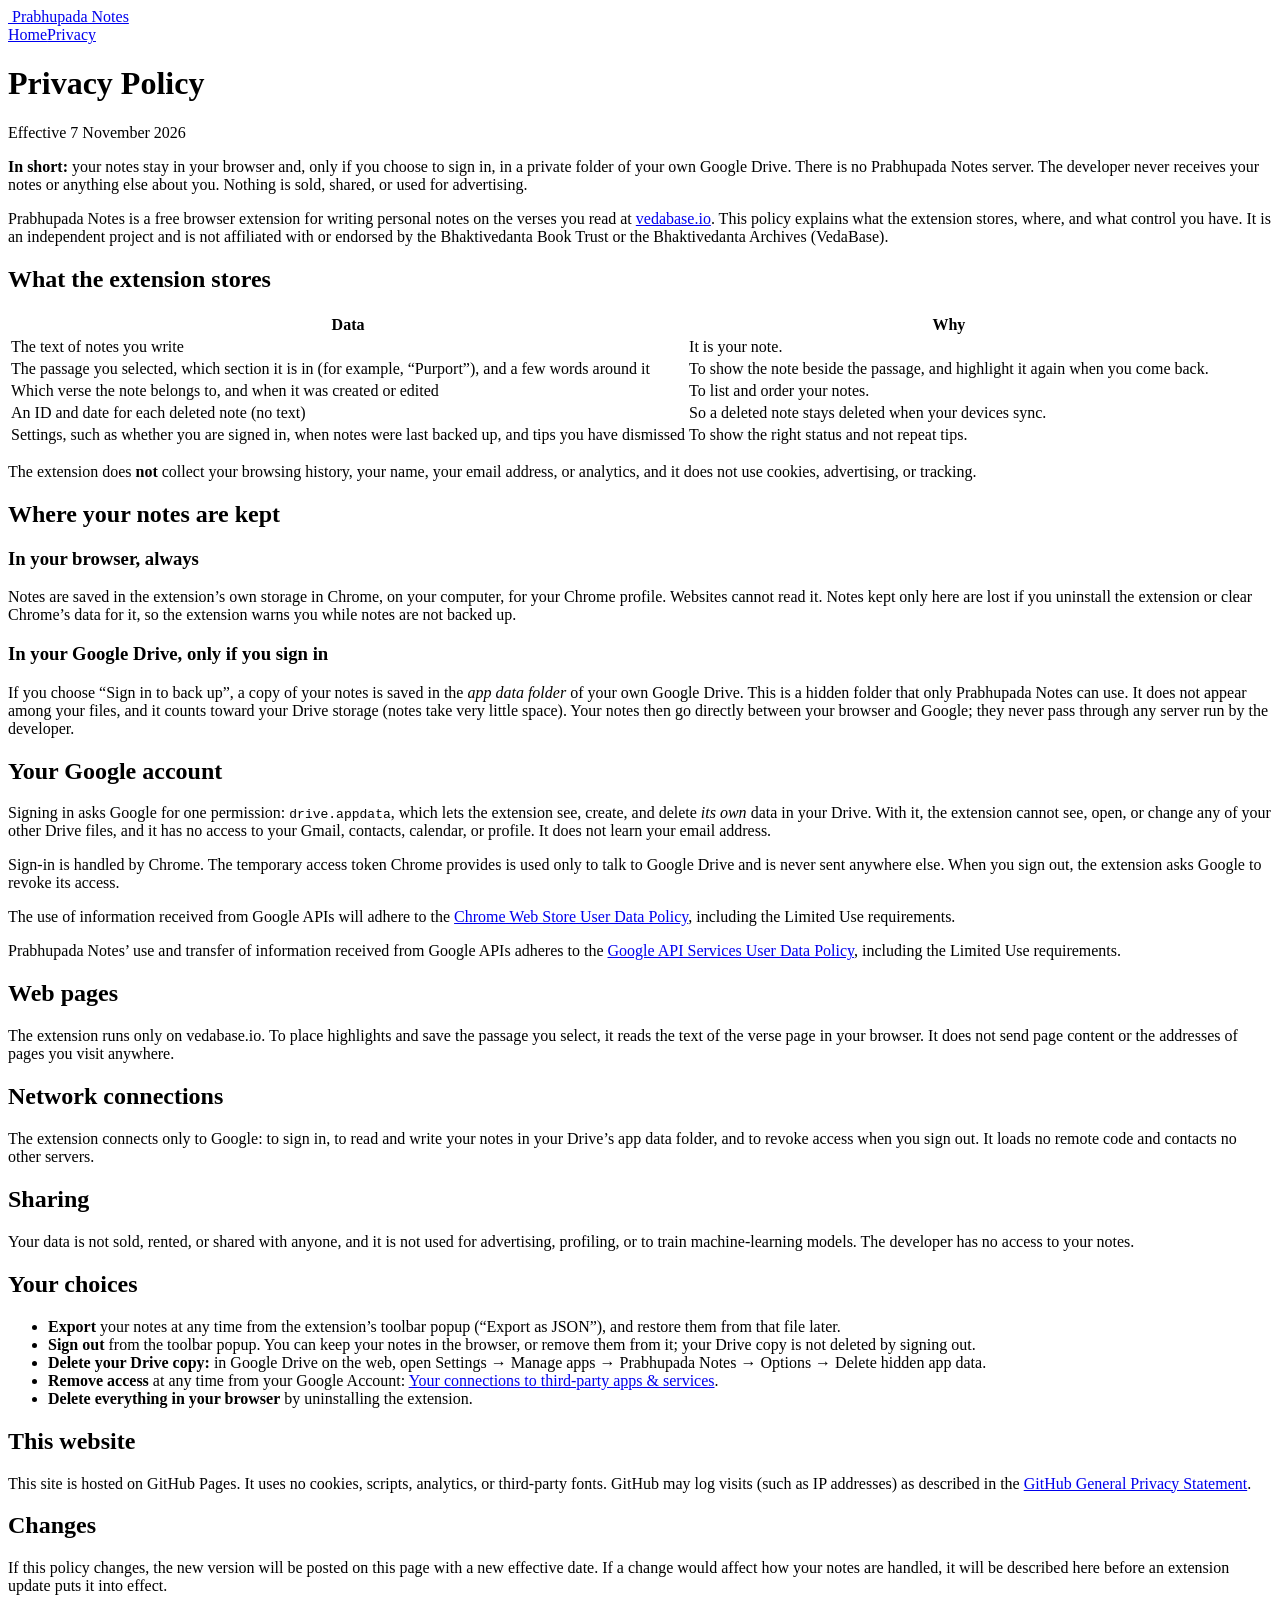
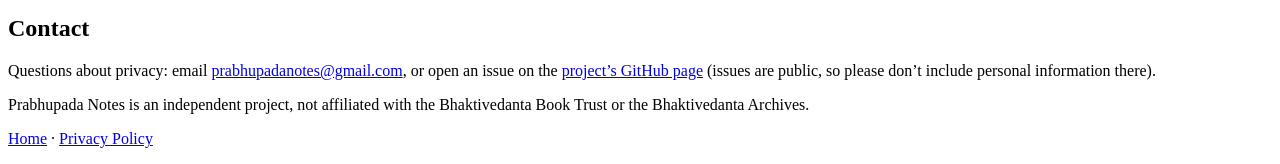
==== privacy.html @ 01ba1cc2 "Point contact links at the project's GitHub account Co-Authored-By: Claude Opus 5.5 <noreply@anthrop" ====
<!doctype html>
<html lang="en">
<head>
  <meta charset="utf-8">
  <meta name="viewport" content="width=device-width, initial-scale=1">
  <title>Privacy Policy · Prabhupada Notes</title>
  <meta name="description" content="How Prabhupada Notes handles your data: notes stay in your browser and, if you sign in, a private folder in your own Google Drive.">
  <link rel="icon" href="icon-32.png">
  <link rel="stylesheet" href="style.css">
</head>
<body>
  <header class="site-head">
    <div class="wrap">
      <a class="brand" href="./"><img src="icon-128.png" alt=""> Prabhupada Notes</a>
      <nav><a href="./">Home</a><a href="privacy.html" aria-current="page">Privacy</a></nav>
    </div>
  </header>
  <div class="band"></div>

  <main class="wrap doc">
    <h1>Privacy Policy</h1>
    <p class="updated">Effective 7 November 2026</p>

    <div class="callout">
      <p><strong>In short:</strong> your notes stay in your browser and, only if you choose to sign in, in a private folder of your own Google Drive. There is no Prabhupada Notes server. The developer never receives your notes or anything else about you. Nothing is sold, shared, or used for advertising.</p>
    </div>

    <p>Prabhupada Notes is a free browser extension for writing personal notes on the verses you read at <a href="https://vedabase.io">vedabase.io</a>. This policy explains what the extension stores, where, and what control you have. It is an independent project and is not affiliated with or endorsed by the Bhaktivedanta Book Trust or the Bhaktivedanta Archives (VedaBase).</p>

    <h2>What the extension stores</h2>
    <div class="table-scroll">
      <table>
        <tr><th>Data</th><th>Why</th></tr>
        <tr><td>The text of notes you write</td><td>It is your note.</td></tr>
        <tr><td>The passage you selected, which section it is in (for example, “Purport”), and a few words around it</td><td>To show the note beside the passage, and highlight it again when you come back.</td></tr>
        <tr><td>Which verse the note belongs to, and when it was created or edited</td><td>To list and order your notes.</td></tr>
        <tr><td>An ID and date for each deleted note (no text)</td><td>So a deleted note stays deleted when your devices sync.</td></tr>
        <tr><td>Settings, such as whether you are signed in, when notes were last backed up, and tips you have dismissed</td><td>To show the right status and not repeat tips.</td></tr>
      </table>
    </div>
    <p>The extension does <strong>not</strong> collect your browsing history, your name, your email address, or analytics, and it does not use cookies, advertising, or tracking.</p>

    <h2>Where your notes are kept</h2>
    <h3>In your browser, always</h3>
    <p>Notes are saved in the extension’s own storage in Chrome, on your computer, for your Chrome profile. Websites cannot read it. Notes kept only here are lost if you uninstall the extension or clear Chrome’s data for it, so the extension warns you while notes are not backed up.</p>
    <h3>In your Google Drive, only if you sign in</h3>
    <p>If you choose “Sign in to back up”, a copy of your notes is saved in the <em>app data folder</em> of your own Google Drive. This is a hidden folder that only Prabhupada Notes can use. It does not appear among your files, and it counts toward your Drive storage (notes take very little space). Your notes then go directly between your browser and Google; they never pass through any server run by the developer.</p>

    <h2>Your Google account</h2>
    <p>Signing in asks Google for one permission: <code>drive.appdata</code>, which lets the extension see, create, and delete <em>its own</em> data in your Drive. With it, the extension cannot see, open, or change any of your other Drive files, and it has no access to your Gmail, contacts, calendar, or profile. It does not learn your email address.</p>
    <p>Sign-in is handled by Chrome. The temporary access token Chrome provides is used only to talk to Google Drive and is never sent anywhere else. When you sign out, the extension asks Google to revoke its access.</p>
    <p>The use of information received from Google APIs will adhere to the <a href="https://developer.chrome.com/docs/webstore/program-policies/policies">Chrome Web Store User Data Policy</a>, including the Limited Use requirements.</p>
    <p>Prabhupada Notes’ use and transfer of information received from Google APIs adheres to the <a href="https://developers.google.com/terms/api-services-user-data-policy">Google API Services User Data Policy</a>, including the Limited Use requirements.</p>

    <h2>Web pages</h2>
    <p>The extension runs only on vedabase.io. To place highlights and save the passage you select, it reads the text of the verse page in your browser. It does not send page content or the addresses of pages you visit anywhere.</p>

    <h2>Network connections</h2>
    <p>The extension connects only to Google: to sign in, to read and write your notes in your Drive’s app data folder, and to revoke access when you sign out. It loads no remote code and contacts no other servers.</p>

    <h2>Sharing</h2>
    <p>Your data is not sold, rented, or shared with anyone, and it is not used for advertising, profiling, or to train machine-learning models. The developer has no access to your notes.</p>

    <h2>Your choices</h2>
    <ul>
      <li><strong>Export</strong> your notes at any time from the extension’s toolbar popup (“Export as JSON”), and restore them from that file later.</li>
      <li><strong>Sign out</strong> from the toolbar popup. You can keep your notes in the browser, or remove them from it; your Drive copy is not deleted by signing out.</li>
      <li><strong>Delete your Drive copy:</strong> in Google Drive on the web, open Settings → Manage apps → Prabhupada Notes → Options → Delete hidden app data.</li>
      <li><strong>Remove access</strong> at any time from your Google Account: <a href="https://myaccount.google.com/connections">Your connections to third-party apps &amp; services</a>.</li>
      <li><strong>Delete everything in your browser</strong> by uninstalling the extension.</li>
    </ul>

    <h2>This website</h2>
    <p>This site is hosted on GitHub Pages. It uses no cookies, scripts, analytics, or third-party fonts. GitHub may log visits (such as IP addresses) as described in the <a href="https://docs.github.com/en/site-policy/privacy-policies/github-general-privacy-statement">GitHub General Privacy Statement</a>.</p>

    <h2>Changes</h2>
    <p>If this policy changes, the new version will be posted on this page with a new effective date. If a change would affect how your notes are handled, it will be described here before an extension update puts it into effect.</p>

    <h2>Contact</h2>
    <p>Questions about privacy: email <a href="mailto:prabhupadanotes@gmail.com">prabhupadanotes@gmail.com</a>, or open an issue on the <a href="https://github.com/dev-notes-1896/prabhupada-notes/issues">project’s GitHub page</a> (issues are public, so please don’t include personal information there).</p>
  </main>

  <footer class="wrap site-foot">
    <p>Prabhupada Notes is an independent project, not affiliated with the Bhaktivedanta Book Trust or the Bhaktivedanta Archives.</p>
    <p><a href="./">Home</a> · <a href="privacy.html">Privacy Policy</a></p>
  </footer>
</body>
</html>
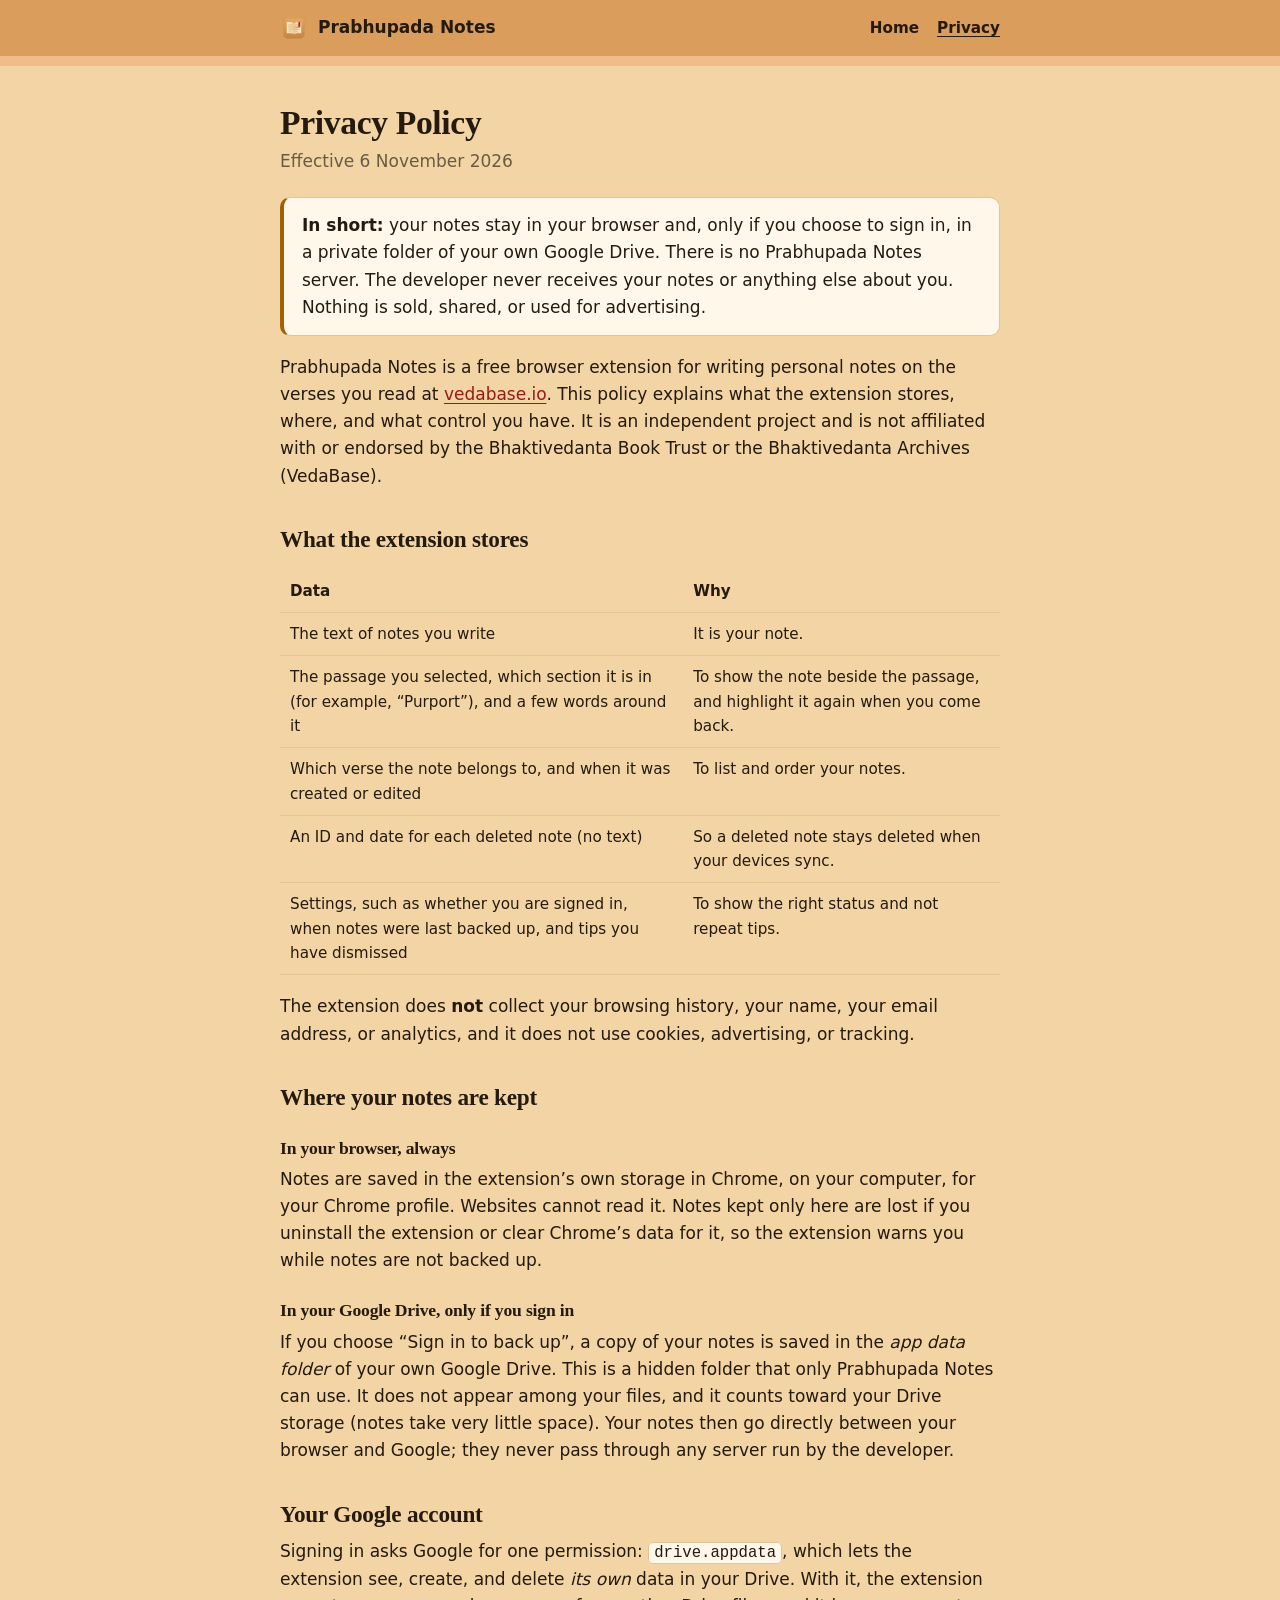
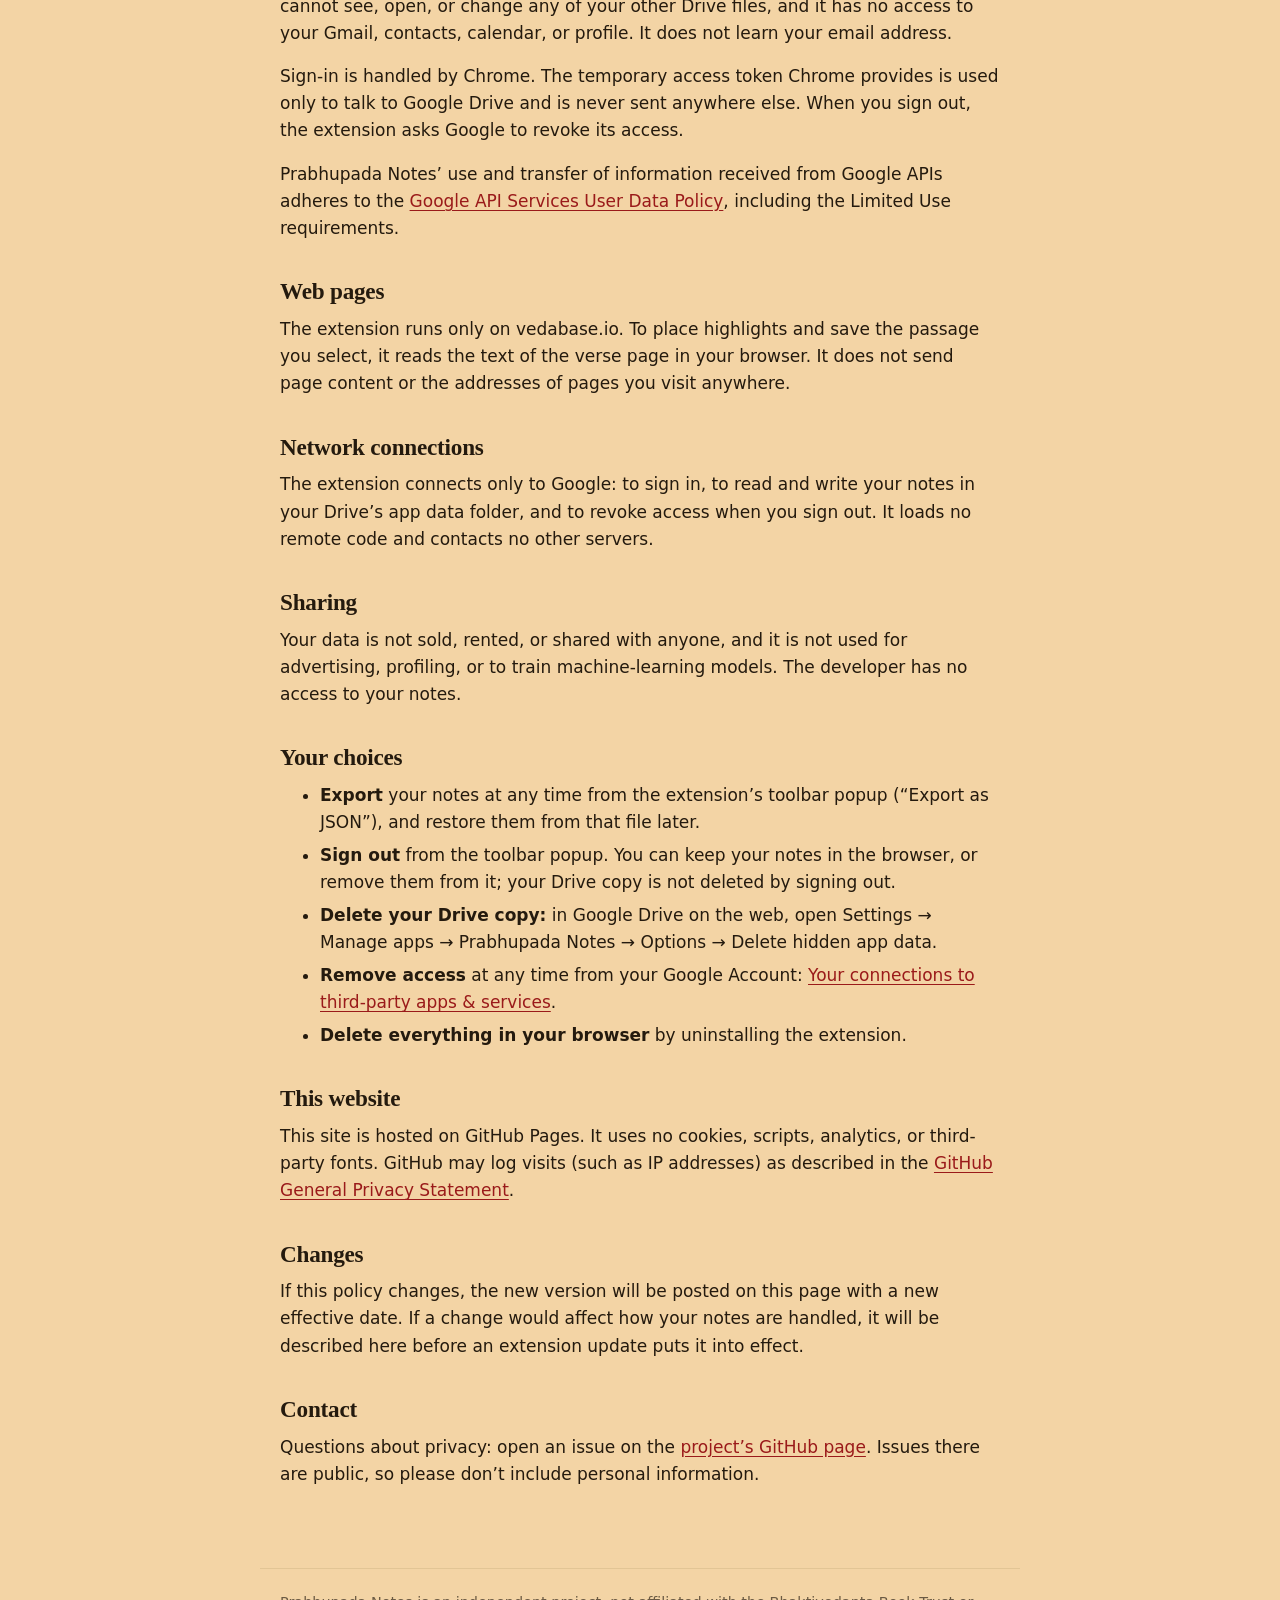
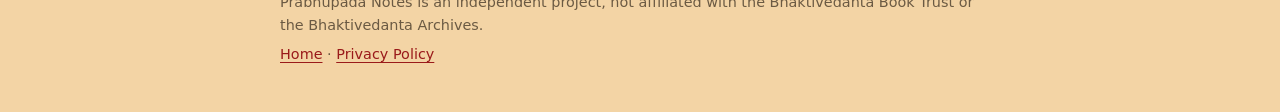
==== commit fffd7a1a: "Website and privacy policy for Prabhupada Notes Static pages for GitHub Pages: a homepage describing" ====
--- a/privacy.html
+++ b/privacy.html
@@ -19,7 +19,7 @@
 
   <main class="wrap doc">
     <h1>Privacy Policy</h1>
-    <p class="updated">Effective 7 November 2026</p>
+    <p class="updated">Effective 6 November 2026</p>
 
     <div class="callout">
       <p><strong>In short:</strong> your notes stay in your browser and, only if you choose to sign in, in a private folder of your own Google Drive. There is no Prabhupada Notes server. The developer never receives your notes or anything else about you. Nothing is sold, shared, or used for advertising.</p>
@@ -49,7 +49,6 @@
     <h2>Your Google account</h2>
     <p>Signing in asks Google for one permission: <code>drive.appdata</code>, which lets the extension see, create, and delete <em>its own</em> data in your Drive. With it, the extension cannot see, open, or change any of your other Drive files, and it has no access to your Gmail, contacts, calendar, or profile. It does not learn your email address.</p>
     <p>Sign-in is handled by Chrome. The temporary access token Chrome provides is used only to talk to Google Drive and is never sent anywhere else. When you sign out, the extension asks Google to revoke its access.</p>
-    <p>The use of information received from Google APIs will adhere to the <a href="https://developer.chrome.com/docs/webstore/program-policies/policies">Chrome Web Store User Data Policy</a>, including the Limited Use requirements.</p>
     <p>Prabhupada Notes’ use and transfer of information received from Google APIs adheres to the <a href="https://developers.google.com/terms/api-services-user-data-policy">Google API Services User Data Policy</a>, including the Limited Use requirements.</p>
 
     <h2>Web pages</h2>
@@ -77,7 +76,7 @@
     <p>If this policy changes, the new version will be posted on this page with a new effective date. If a change would affect how your notes are handled, it will be described here before an extension update puts it into effect.</p>
 
     <h2>Contact</h2>
-    <p>Questions about privacy: email <a href="mailto:prabhupadanotes@gmail.com">prabhupadanotes@gmail.com</a>, or open an issue on the <a href="https://github.com/dev-notes-1896/prabhupada-notes/issues">project’s GitHub page</a> (issues are public, so please don’t include personal information there).</p>
+    <p>Questions about privacy: open an issue on the <a href="https://github.com/rakvs/prabhupada-notes/issues">project’s GitHub page</a>. Issues there are public, so please don’t include personal information.</p>
   </main>
 
   <footer class="wrap site-foot">
--- a/style.css
+++ b/style.css
@@ -0,0 +1,95 @@
+/* Prabhupada Notes site. vedabase palette; no external fonts, scripts, or trackers. */
+
+:root {
+  --page: #f3d4a5;        /* vedabase body */
+  --band: #eebd89;        /* vedabase header bottom */
+  --head: #da9d5b;        /* vedabase header top */
+  --card: #fff8ea;
+  --ink: #241a0e;
+  --muted: #6b5a43;
+  --rule: #e2c595;
+  --accent: #a16207;      /* vedabase dark */
+  --accent-ink: #ffffff;
+  --link: #9a1a1a;
+  --mark: rgba(234, 179, 8, 0.35);
+  color-scheme: light;
+}
+
+@media (prefers-color-scheme: dark) {
+  :root {
+    --page: #041b0f;      /* vedabase dark theme */
+    --band: #0a2a1b;
+    --head: #0c4431;
+    --card: #0b2418;
+    --ink: #e9e3cf;
+    --muted: #a9b38a;
+    --rule: #1d3d2c;
+    --accent: #9db754;
+    --accent-ink: #041b0f;
+    --link: #c9c06a;
+    --mark: rgba(250, 204, 21, 0.22);
+    color-scheme: dark;
+  }
+}
+
+* { box-sizing: border-box; }
+html { -webkit-text-size-adjust: 100%; }
+body {
+  margin: 0;
+  background: var(--page);
+  color: var(--ink);
+  font: 17px/1.6 ui-sans-serif, system-ui, -apple-system, "Segoe UI", Roboto, "Noto Sans", sans-serif;
+  -webkit-font-smoothing: antialiased;
+}
+a { color: var(--link); text-underline-offset: 3px; }
+a:hover { text-decoration-thickness: 2px; }
+h1, h2, h3 { font-family: "Noto Serif", Georgia, "Times New Roman", serif; line-height: 1.25; letter-spacing: -0.01em; }
+h2 { font-size: 1.45rem; margin: 2.2rem 0 0.6rem; }
+h3 { font-size: 1.1rem; margin: 1.6rem 0 0.4rem; }
+p, ul, ol { margin: 0 0 1rem; }
+li + li { margin-top: 0.35rem; }
+mark { background: var(--mark); color: inherit; padding: 0 2px; border-radius: 2px; text-decoration: underline 2px var(--accent); text-underline-offset: 4px; }
+code { font: 0.92em ui-monospace, SFMono-Regular, Menlo, monospace; background: var(--card); border: 1px solid var(--rule); border-radius: 5px; padding: 1px 5px; }
+
+.wrap { max-width: 760px; margin: 0 auto; padding-inline: 20px; }
+
+/* header */
+.site-head { background: var(--head); }
+.site-head .wrap { display: flex; align-items: center; justify-content: space-between; gap: 16px; padding-block: 14px; }
+.brand { display: flex; align-items: center; gap: 10px; font-weight: 700; color: var(--ink); text-decoration: none; }
+.brand img { width: 28px; height: 28px; }
+.site-head nav { display: flex; gap: 18px; font-size: 0.95rem; }
+.site-head nav a { color: var(--ink); text-decoration: none; font-weight: 600; }
+.site-head nav a:hover, .site-head nav a[aria-current="page"] { text-decoration: underline; }
+.band { background: var(--band); height: 10px; }
+
+/* hero */
+.hero { text-align: center; padding-block: 56px 28px; }
+.hero img { width: 96px; height: 96px; }
+.hero h1 { font-size: clamp(2rem, 6vw, 2.8rem); margin: 18px 0 8px; }
+.hero .lede { font-size: 1.15rem; color: var(--muted); max-width: 34rem; margin: 0 auto 26px; }
+.cta { display: inline-flex; align-items: center; gap: 8px; padding: 12px 22px; border-radius: 10px; background: var(--accent); color: var(--accent-ink); font-weight: 700; text-decoration: none; }
+.cta[aria-disabled="true"] { opacity: 0.75; cursor: default; }
+.cta-note { display: block; margin-top: 10px; font-size: 0.9rem; color: var(--muted); }
+
+/* sections */
+.cards { display: grid; grid-template-columns: repeat(auto-fit, minmax(210px, 1fr)); gap: 14px; margin: 8px 0 12px; }
+.card { background: var(--card); border: 1px solid var(--rule); border-radius: 14px; padding: 18px 18px 6px; }
+.card h3 { margin-top: 0; }
+.steps { padding-left: 1.3rem; }
+.books { columns: 2 220px; padding-left: 1.2rem; }
+.callout { background: var(--card); border: 1px solid var(--rule); border-left: 4px solid var(--accent); border-radius: 10px; padding: 14px 18px; margin: 18px 0; }
+.callout p:last-child { margin-bottom: 0; }
+
+/* policy */
+.doc { padding-block: 36px 24px; }
+.doc h1 { font-size: 2.1rem; margin: 0 0 4px; }
+.doc .updated { color: var(--muted); margin-bottom: 22px; }
+.doc table { width: 100%; border-collapse: collapse; margin: 6px 0 18px; font-size: 0.95rem; }
+.doc th, .doc td { text-align: left; vertical-align: top; padding: 9px 10px; border-bottom: 1px solid var(--rule); }
+.doc th { font-weight: 700; }
+.table-scroll { overflow-x: auto; }
+
+/* footer */
+.site-foot { border-top: 1px solid var(--rule); margin-top: 40px; padding-block: 22px 40px; font-size: 0.9rem; color: var(--muted); }
+.site-foot p { margin: 0 0 6px; }
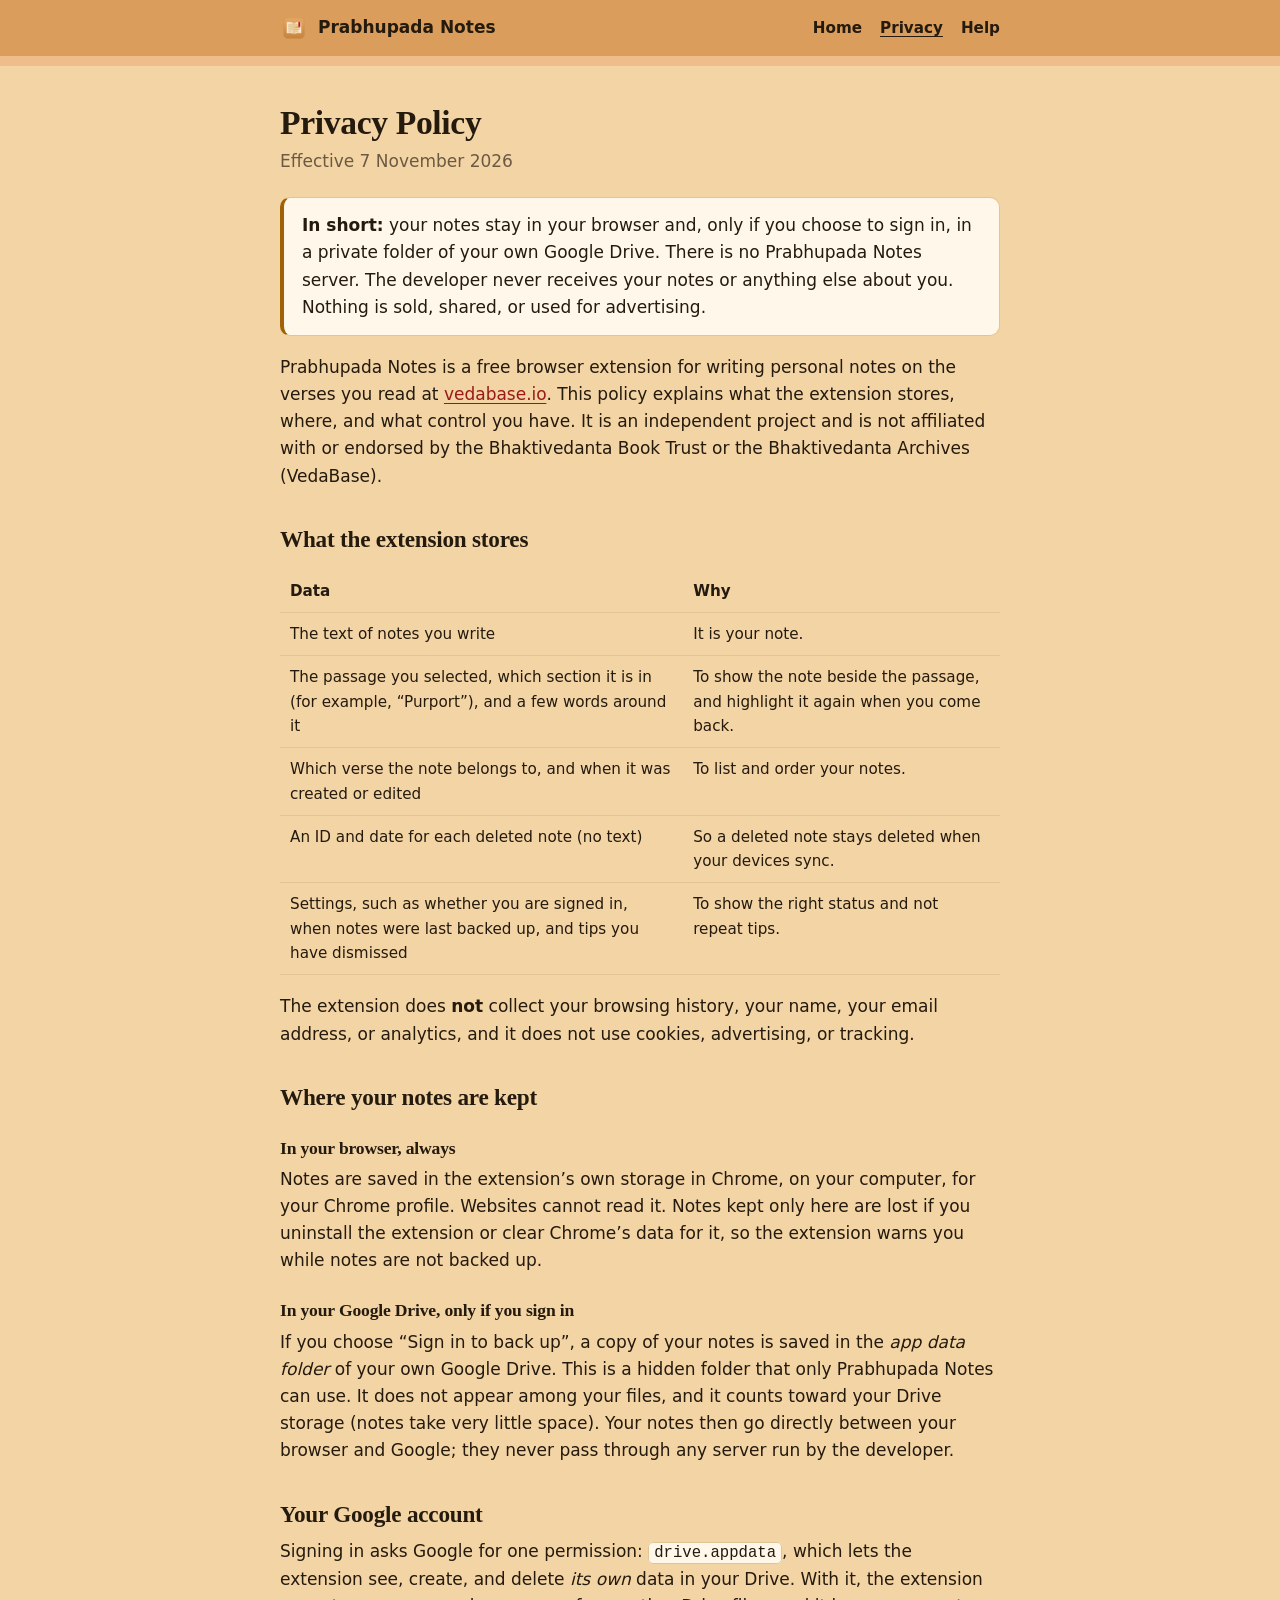
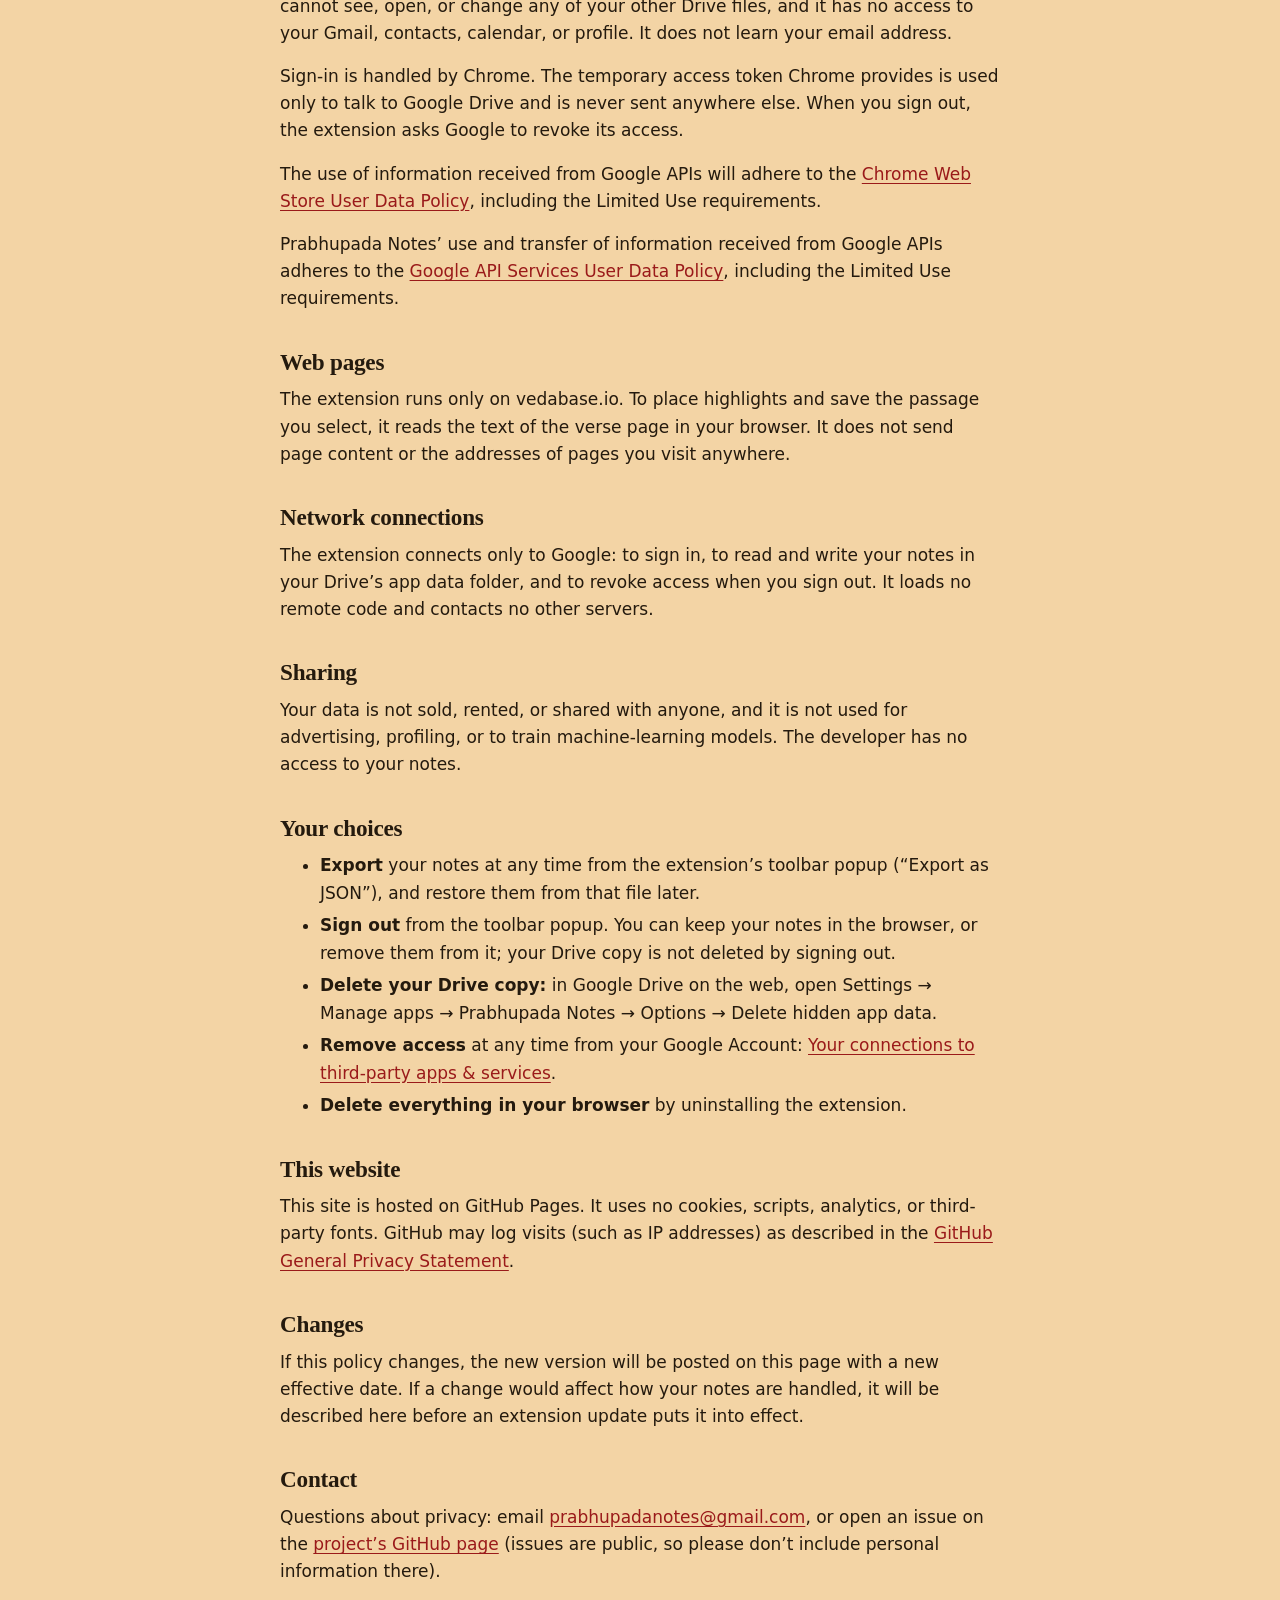
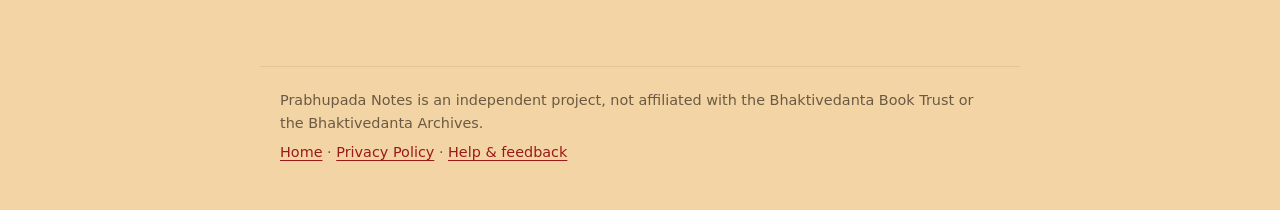
==== commit d265f66a: "Add a Help page; Help links open it The footer's "Help & feedback" jumped to a section already on sc" ====
--- a/privacy.html
+++ b/privacy.html
@@ -12,14 +12,14 @@
   <header class="site-head">
     <div class="wrap">
       <a class="brand" href="./"><img src="icon-128.png" alt=""> Prabhupada Notes</a>
-      <nav><a href="./">Home</a><a href="privacy.html" aria-current="page">Privacy</a></nav>
+      <nav><a href="./">Home</a><a href="privacy.html" aria-current="page">Privacy</a><a href="help.html">Help</a></nav>
     </div>
   </header>
   <div class="band"></div>
 
   <main class="wrap doc">
     <h1>Privacy Policy</h1>
-    <p class="updated">Effective 6 November 2026</p>
+    <p class="updated">Effective 7 November 2026</p>
 
     <div class="callout">
       <p><strong>In short:</strong> your notes stay in your browser and, only if you choose to sign in, in a private folder of your own Google Drive. There is no Prabhupada Notes server. The developer never receives your notes or anything else about you. Nothing is sold, shared, or used for advertising.</p>
@@ -49,6 +49,7 @@
     <h2>Your Google account</h2>
     <p>Signing in asks Google for one permission: <code>drive.appdata</code>, which lets the extension see, create, and delete <em>its own</em> data in your Drive. With it, the extension cannot see, open, or change any of your other Drive files, and it has no access to your Gmail, contacts, calendar, or profile. It does not learn your email address.</p>
     <p>Sign-in is handled by Chrome. The temporary access token Chrome provides is used only to talk to Google Drive and is never sent anywhere else. When you sign out, the extension asks Google to revoke its access.</p>
+    <p>The use of information received from Google APIs will adhere to the <a href="https://developer.chrome.com/docs/webstore/program-policies/policies">Chrome Web Store User Data Policy</a>, including the Limited Use requirements.</p>
     <p>Prabhupada Notes’ use and transfer of information received from Google APIs adheres to the <a href="https://developers.google.com/terms/api-services-user-data-policy">Google API Services User Data Policy</a>, including the Limited Use requirements.</p>
 
     <h2>Web pages</h2>
@@ -60,7 +61,7 @@
     <h2>Sharing</h2>
     <p>Your data is not sold, rented, or shared with anyone, and it is not used for advertising, profiling, or to train machine-learning models. The developer has no access to your notes.</p>
 
-    <h2>Your choices</h2>
+    <h2 id="choices">Your choices</h2>
     <ul>
       <li><strong>Export</strong> your notes at any time from the extension’s toolbar popup (“Export as JSON”), and restore them from that file later.</li>
       <li><strong>Sign out</strong> from the toolbar popup. You can keep your notes in the browser, or remove them from it; your Drive copy is not deleted by signing out.</li>
@@ -76,12 +77,12 @@
     <p>If this policy changes, the new version will be posted on this page with a new effective date. If a change would affect how your notes are handled, it will be described here before an extension update puts it into effect.</p>
 
     <h2>Contact</h2>
-    <p>Questions about privacy: open an issue on the <a href="https://github.com/rakvs/prabhupada-notes/issues">project’s GitHub page</a>. Issues there are public, so please don’t include personal information.</p>
+    <p>Questions about privacy: email <a href="mailto:prabhupadanotes@gmail.com">prabhupadanotes@gmail.com</a>, or open an issue on the <a href="https://github.com/dev-notes-1896/prabhupada-notes/issues">project’s GitHub page</a> (issues are public, so please don’t include personal information there).</p>
   </main>
 
   <footer class="wrap site-foot">
     <p>Prabhupada Notes is an independent project, not affiliated with the Bhaktivedanta Book Trust or the Bhaktivedanta Archives.</p>
-    <p><a href="./">Home</a> · <a href="privacy.html">Privacy Policy</a></p>
+    <p><a href="./">Home</a> · <a href="privacy.html">Privacy Policy</a> · <a href="help.html">Help &amp; feedback</a></p>
   </footer>
 </body>
 </html>
